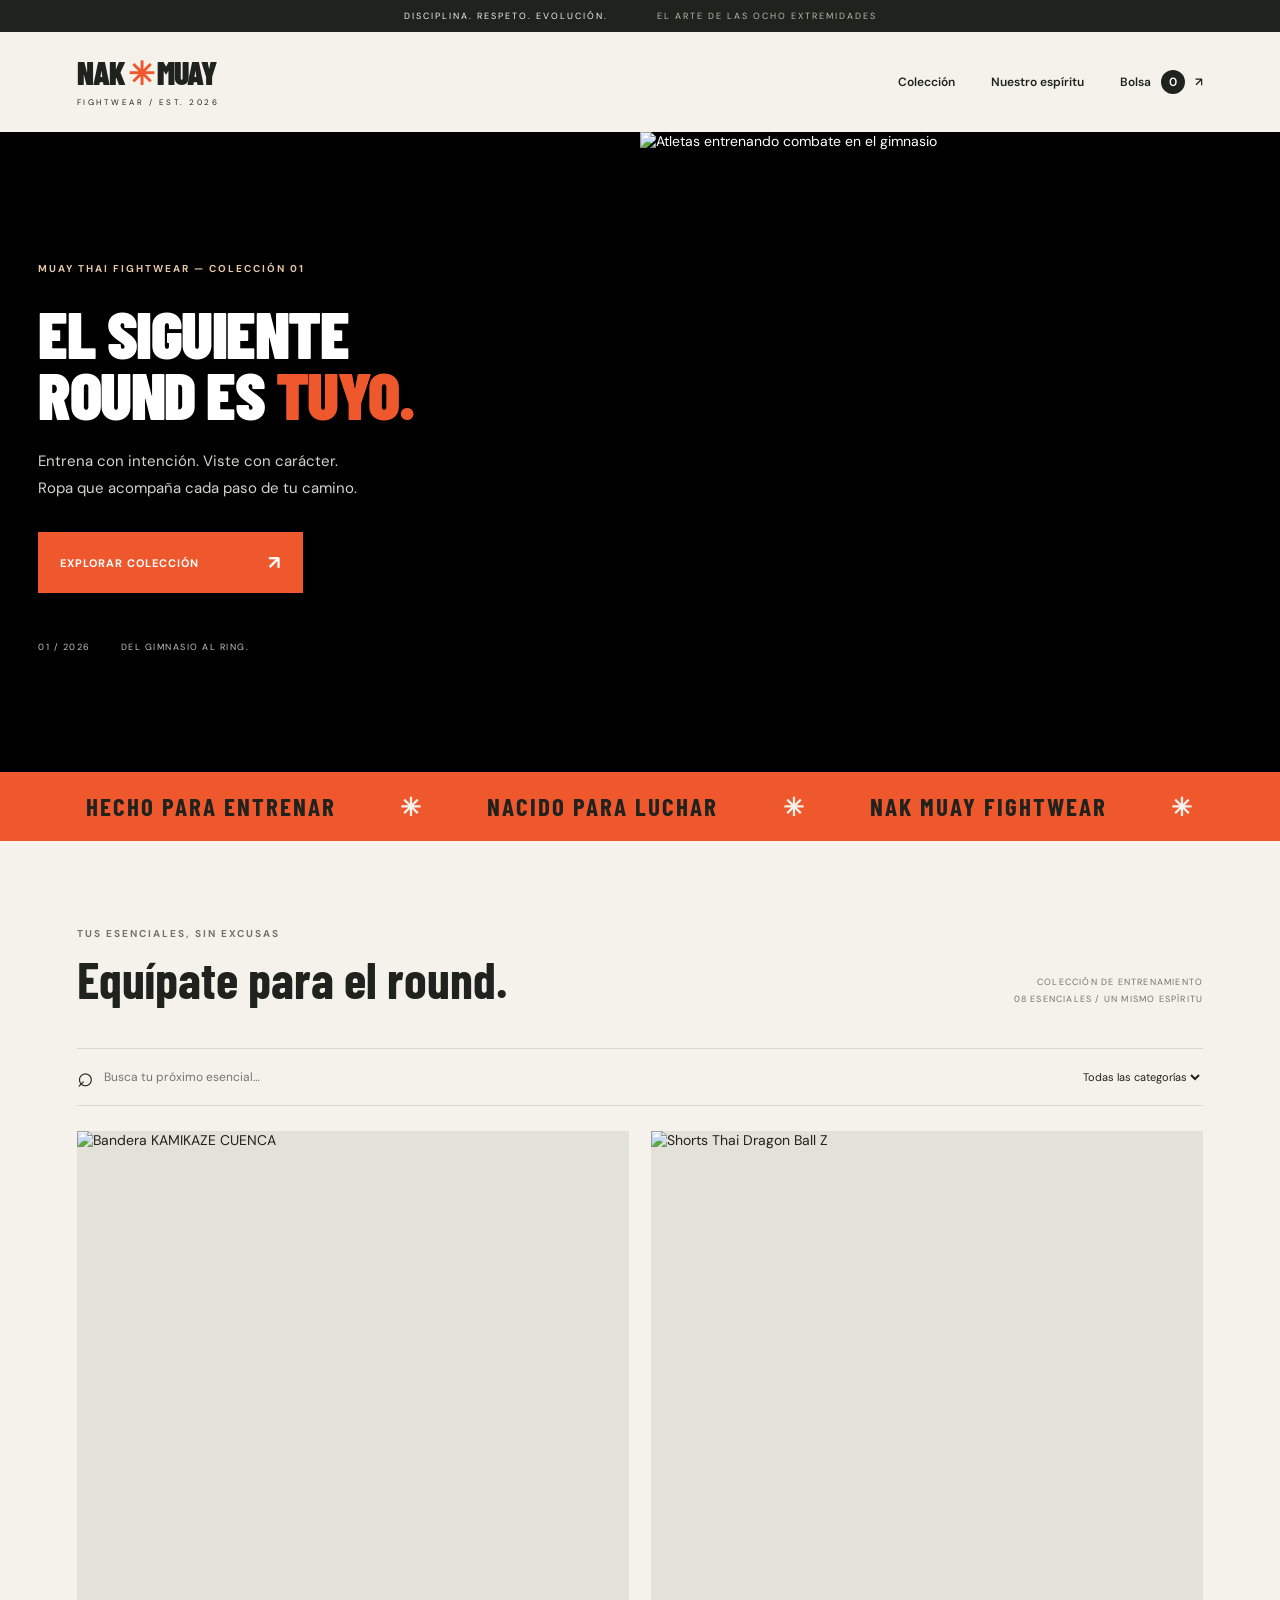
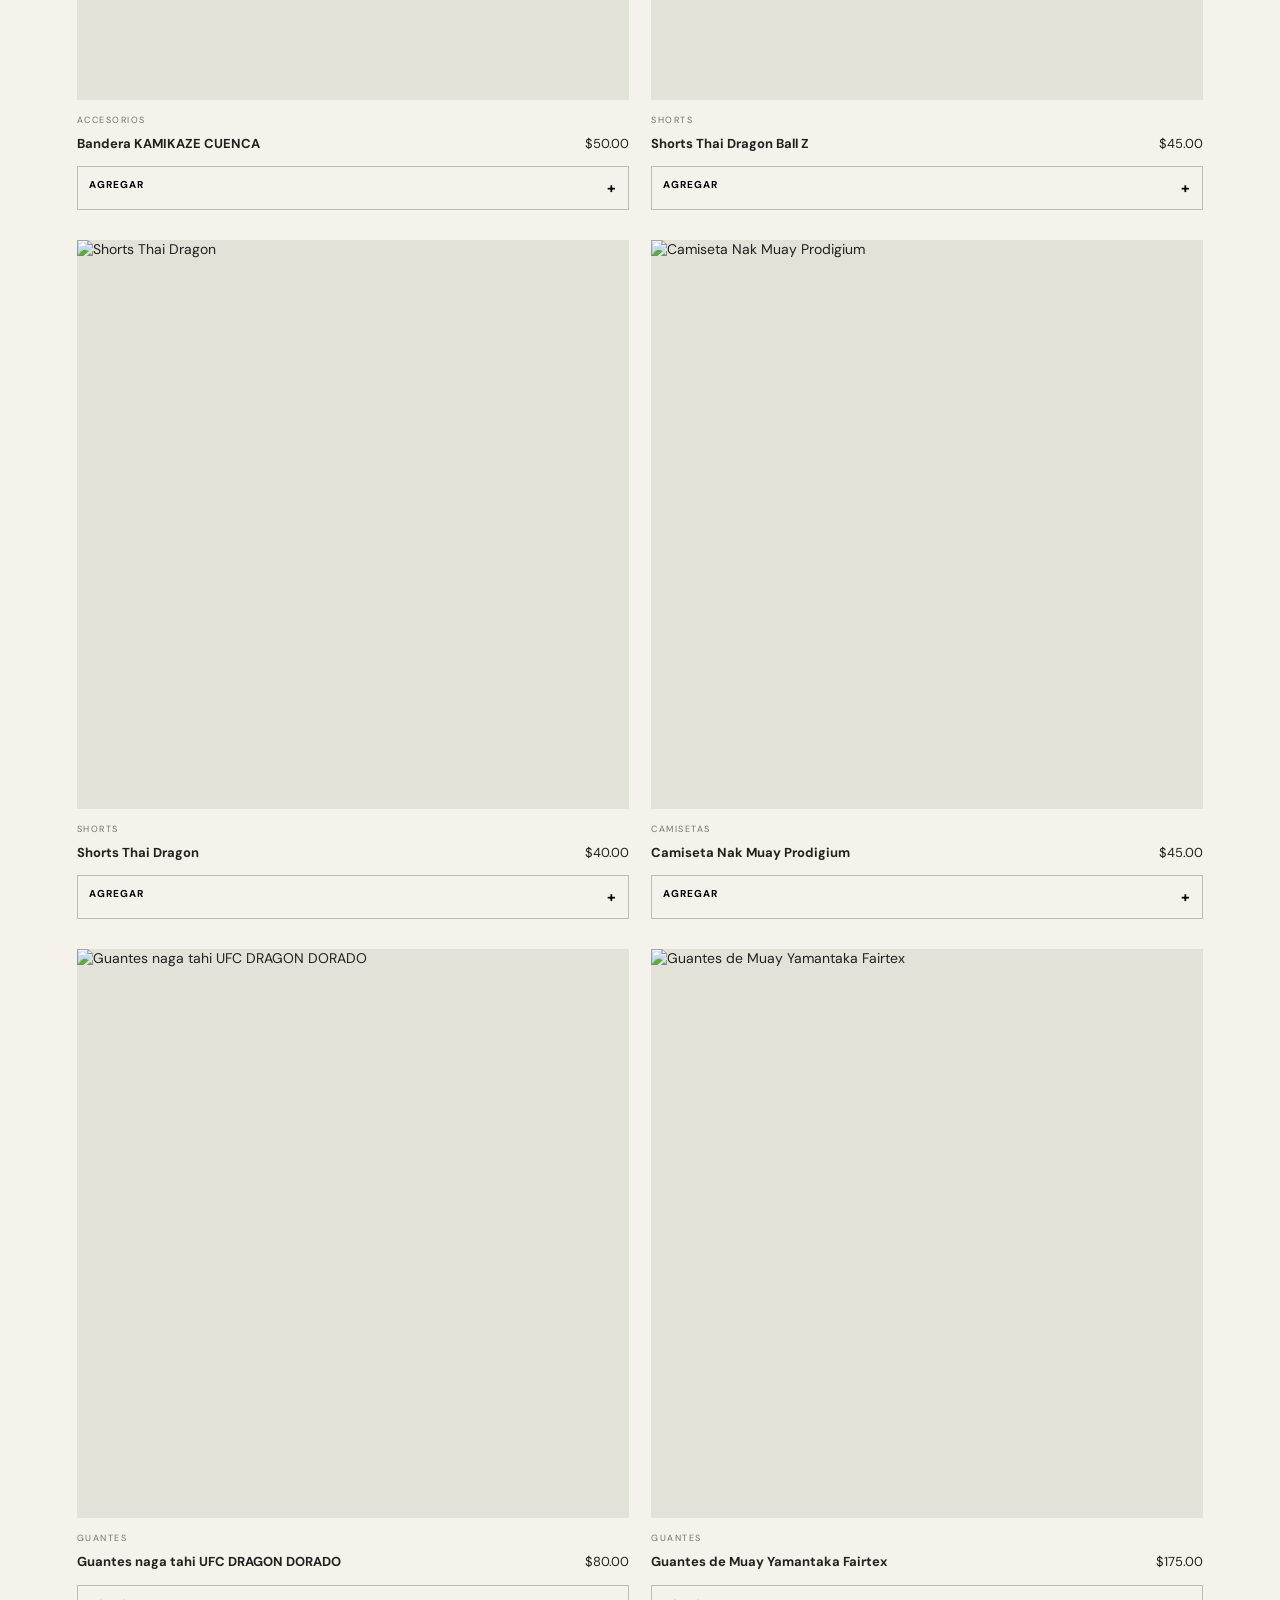
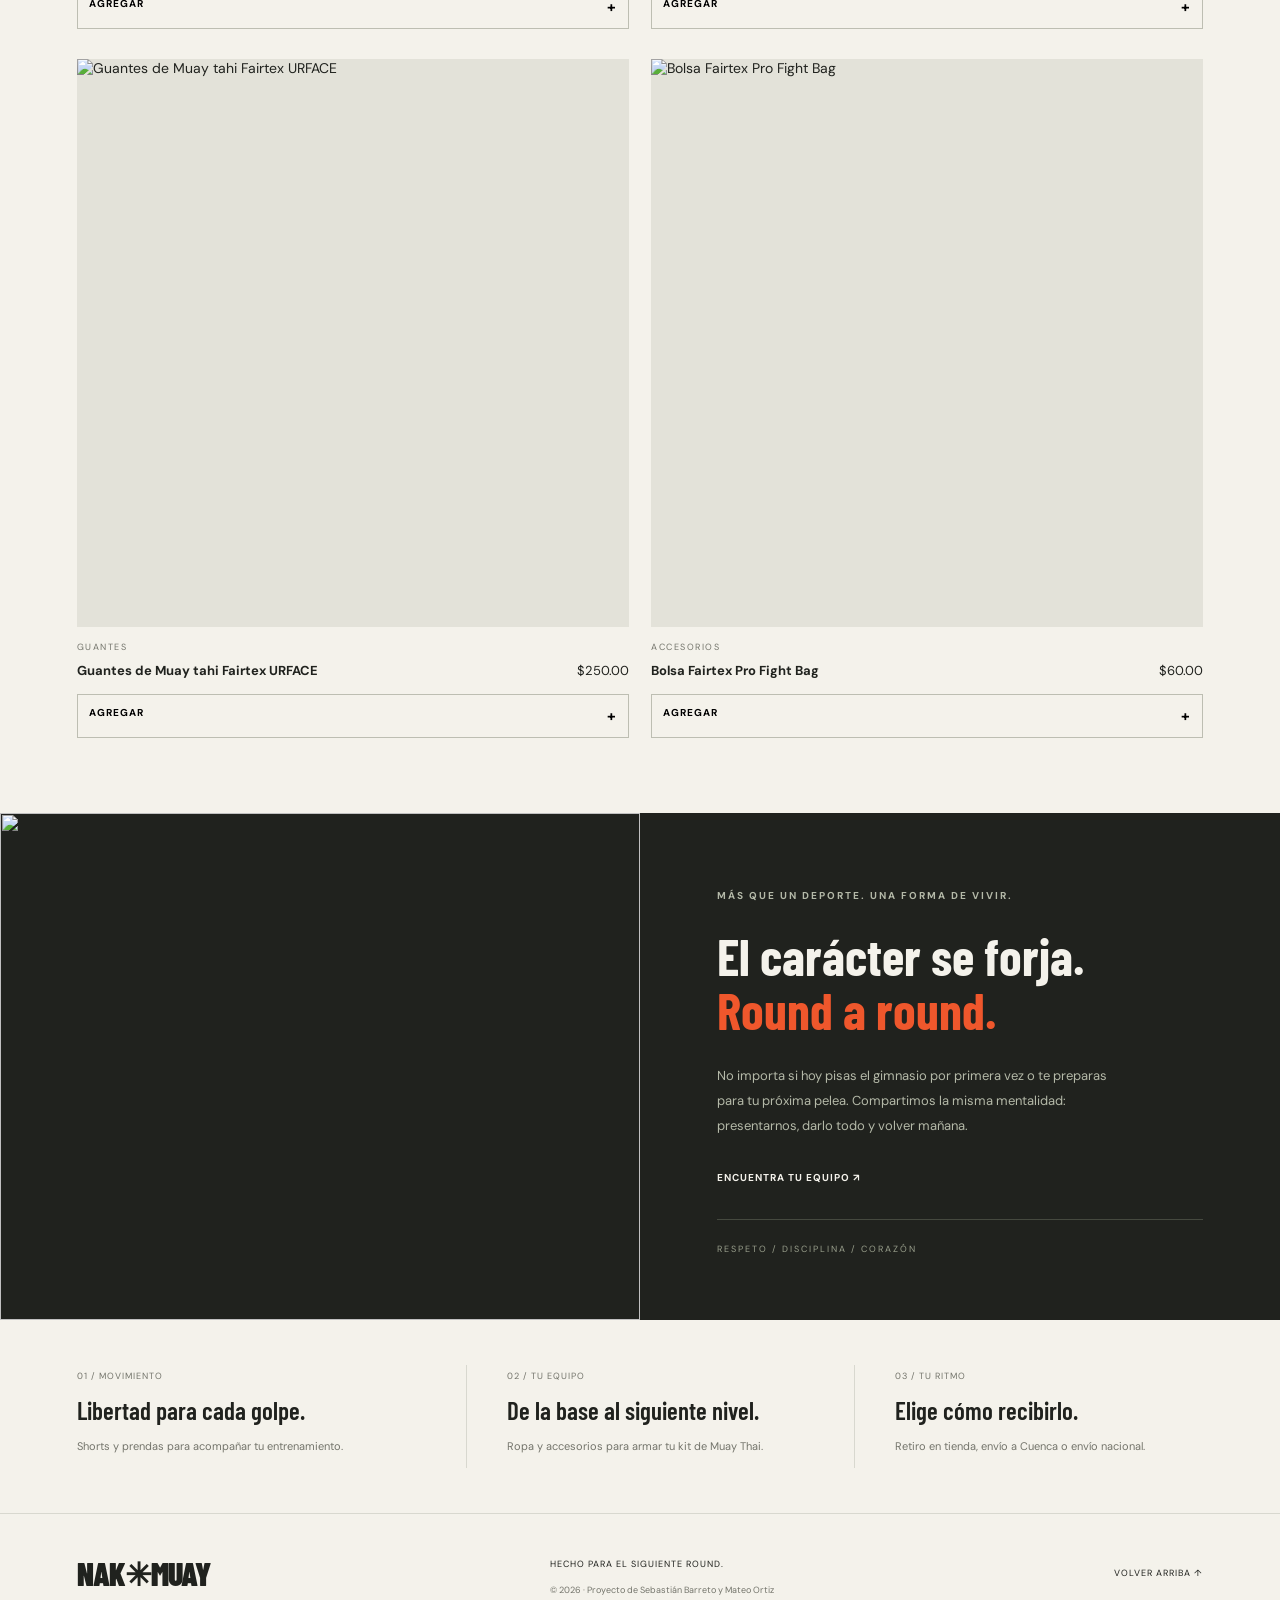
==== facturador sem_5_Sebastian_Barreto/index.html @ 6d5c9a71 "c2" ====
﻿<!DOCTYPE html>
<html lang="es">
  <head>
    <meta charset="UTF-8">
    <meta name="viewport" content="width=device-width, initial-scale=1.0">
    <meta name="description" content="Ropa y esenciales para entrenar Muay Thai. Equípate para el siguiente round.">
    <title>NAK MUAY — Fightwear</title>
    <link rel="stylesheet" href="css/styles.css">
    <script type="module" src="js/main.js"></script>
  </head>
  <body>
    <div class="announcement">DISCIPLINA. RESPETO. EVOLUCIÓN. <span>EL ARTE DE LAS OCHO EXTREMIDADES</span></div>
    <header>
      <a class="brand" href="#inicio">NAK<span>✳</span>MUAY<small>FIGHTWEAR / EST. 2026</small></a>
      <nav aria-label="Navegación principal">
        <a href="#coleccion">Colección</a>
        <a href="#filosofia">Nuestro espíritu</a>
        <a href="#carrito" id="abrirCarrito" aria-haspopup="dialog" aria-controls="carrito">Bolsa <span id="badge">0</span> ↗</a>
      </nav>
    </header>
    <main>
      <section class="hero" id="inicio">
        <img class="hero-image" src="https://encrypted-tbn0.gstatic.com/images?q=tbn:ANd9GcSed9QLtUrYIMJID-ii_PG-rI8Bu8aM3B6X0qb4Zkavqo3itlPo9kJBQvM&s=10" alt="Atletas entrenando combate en el gimnasio" fetchpriority="high">
        <div class="hero-copy">
          <p class="eyebrow">MUAY THAI FIGHTWEAR — COLECCIÓN 01</p>
          <h1>EL SIGUIENTE<br>ROUND ES <em>TUYO.</em></h1>
          <p>Entrena con intención. Viste con carácter.<br>Ropa que acompaña cada paso de tu camino.</p>
          <a class="button primary" href="#coleccion">EXPLORAR COLECCIÓN <span>↗</span></a>
          <div class="hero-note">01 / 2026 <span>DEL GIMNASIO AL RING.</span></div>
        </div>
        <span class="vertical">BUILT FOR THE FIGHT WITHIN</span>
      </section>
      <div class="ticker" aria-hidden="true">HECHO PARA ENTRENAR <span>✳</span> NACIDO PARA LUCHAR <span>✳</span> NAK MUAY FIGHTWEAR <span>✳</span></div>
      <section class="section" id="coleccion">
        <div class="section-heading">
          <div>
            <p class="eyebrow">TUS ESENCIALES, SIN EXCUSAS</p>
            <h2>Equípate para el round.</h2>
          </div>
          <p class="collection-note">COLECCIÓN DE ENTRENAMIENTO<br>08 ESENCIALES / UN MISMO ESPÍRITU</p>
        </div>
        <div class="shop-layout">
          <div>
            <div class="filters"><label for="buscar" class="search"><span aria-hidden="true">⌕</span><input id="buscar" type="search" placeholder="Busca tu próximo esencial…" aria-label="Buscar productos"></label><select id="categoria" aria-label="Filtrar por categoría"><option value="todas">Todas las categorías</option><option>Shorts</option><option>Camisetas</option><option>Accesorios</option><option>Guantes</option></select></div>
            <div id="catalogo" class="product-grid">
                <img data-producto="1" src="https://encrypted-tbn0.gstatic.com/images?q=tbn:ANd9GcTJp9UjqOh79-PeGvjjQRPbU3K-DCfEC30iqit8J-M55mDbsTi431NcQig&s=10">
              //Imagenes-1
              <img data-producto="2" src="https://prodigiumstore.com/cdn/shop/files/Mesadetrabajo1.png?v=1732814603">
              //Imagenes-2
              <img data-producto="3" src="https://prodigiumstore.com/cdn/shop/files/Mesadetrabajo2.png?v=1732814603">
              //Imagenes-3
              <img data-producto="4" src="https://prodigiumstore.com/cdn/shop/files/CamisetaBuakawPosterior_optimized.webp?v=1788251671&width=1445">
              //Imagenes-4
              <img data-producto="5" src="https://m.media-amazon.com/images/I/81wDYBSW4XL._AC_UF350,350_QL80_.jpg">
              //Imagenes-5
              <img data-producto="6" src="https://encrypted-tbn0.gstatic.com/images?q=tbn:ANd9GcSuUteNFqmgUSTv5gmYKzBl5NeIzafPVPbukzBpGePvqF7faSLQHtRUcd44&s=10">
              //Imagenes-6
              <img data-producto="7" src="https://encrypted-tbn0.gstatic.com/images?q=tbn:ANd9GcSRpAcIboPBYAFu2mdHfzN5oYre5mkJf2OMuJBWx4AnNDjE3ae5mGiySwk&s=10">
              //Imagenes-7
              <img data-producto="8" src="https://encrypted-tbn0.gstatic.com/images?q=tbn:ANd9GcQ-jk2-B4yQNJ2wRGxw7yXD96N8vPDofuihs8CCODd9-g&s=10">
            </div>
            <p id="sinResultados" hidden>No encontramos ese producto. Prueba otra búsqueda o categoría.</p>
          </div>
          <dialog id="carrito" class="cart-modal" aria-labelledby="cart-title">
            <div class="cart-heading">
              <h2 id="cart-title">Tu bolsa</h2>
              <button id="cerrarCarrito" class="cart-close" type="button" aria-label="Cerrar bolsa" autofocus>×</button>
            </div>
            <p class="muted">Tu próximo entrenamiento empieza aquí.</p>
            <p id="carritoVacio" class="empty">Tu bolsa está esperando su primer round.<br><a href="#coleccion">Encuentra tus esenciales ↓</a></p>
            <ul id="listaCarrito" aria-label="Productos en tu bolsa">
            </ul>
            <label class="shipping-label" for="envio">Entrega</label><select id="envio"><option value="retiro">Retiro en tienda · Gratis</option><option value="cuenca">Envío a Cuenca · $2.50</option><option value="nacional">Envío nacional · $6.00</option></select>
            <div id="resumen" aria-live="polite">
            </div>
            <button class="button primary" id="btnConfirmar" type="button">CONFIRMAR PEDIDO <span>↗</span></button><button id="btnVaciar" type="button">Vaciar bolsa</button>
            <p class="cart-footnote">5% de descuento desde 5 unidades.<br>10% desde 10 unidades.</p>
            <p class="muted">Compra de demostración: no se realizan cobros.</p>
            <p id="mensaje" role="status" hidden></p>
          </dialog>
        </div>
      </section>
      <section class="manifesto" id="filosofia">
        <img loading="lazy" src="https://encrypted-tbn0.gstatic.com/images?q=tbn:ANd9GcRKFrHFBZVAbro6Gp25AG970OkCEOjniFHzeMNjAnShMBnINdNY4_XNBfQc&s=10">
        <div>
          <p class="eyebrow">MÁS QUE UN DEPORTE. UNA FORMA DE VIVIR.</p>
          <h2>El carácter se forja.<br><em>Round a round.</em></h2>
          <p>No importa si hoy pisas el gimnasio por primera vez o te preparas para tu próxima pelea. Compartimos la misma mentalidad: presentarnos, darlo todo y volver mañana.</p>
          <a href="#coleccion">ENCUENTRA TU EQUIPO ↗</a><small>RESPETO / DISCIPLINA / CORAZÓN</small>
        </div>
      </section>
      <section class="values section">
        <article>
          <span>01 / MOVIMIENTO</span>
          <h3>Libertad para cada golpe.</h3>
          <p>Shorts y prendas para acompañar tu entrenamiento.</p>
        </article>
        <article>
          <span>02 / TU EQUIPO</span>
          <h3>De la base al siguiente nivel.</h3>
          <p>Ropa y accesorios para armar tu kit de Muay Thai.</p>
        </article>
        <article>
          <span>03 / TU RITMO</span>
          <h3>Elige cómo recibirlo.</h3>
          <p>Retiro en tienda, envío a Cuenca o envío nacional.</p>
        </article>
      </section>
    </main>
    <footer>
      <a class="brand" href="#inicio">NAK✳MUAY</a>
      <div>
        <p>HECHO PARA EL SIGUIENTE ROUND.</p>
        <small>© 2026 · Proyecto de Sebastián Barreto y Mateo Ortiz</small>
      </div>
      <a href="#inicio">VOLVER ARRIBA ↑</a>
    </footer>
  </body>
</html>
---- facturador sem_5_Sebastian_Barreto/css/styles.css ----
﻿@import url('https://fonts.googleapis.com/css2?family=Barlow+Condensed:wght@600;700;800;900&family=DM+Sans:wght@400;500;600;700&display=swap');
:root {
  --paper: #f4f2eb;
  --ink: #20221e;
  --muted: #73746b;
  --orange: #ef572c;
  --line: #d8d8cf;
  --display: 'Barlow Condensed','Arial Narrow',Impact,sans-serif;
}

* {
  box-sizing: border-box;
}

html {
  scroll-behavior: smooth;
  scroll-padding-top: 24px;
}

body {
  margin: 0;
  background: var(--paper);
  color: var(--ink);
  font: 14px 'DM Sans',Arial,sans-serif;
}

a {
  color: inherit;
  text-decoration: none;
}

button,input,select {
  font: inherit;
}

button {
  cursor: pointer;
}

img {
  display: block;
  width: 100%;
  object-fit: cover;
}

[hidden] {
  display: none!important;
}

:focus-visible {
  outline: 3px solid var(--orange);
  outline-offset: 4px;
}

.announcement {
  background: var(--ink);
  color: var(--paper);
  text-align: center;
  padding: 10px 20px;
  font-size: 9px;
  letter-spacing: 2px;
}

.announcement span {
  margin-left: 45px;
  color: #b8b9ad;
}

header {
  min-height: 100px;
  display: flex;
  justify-content: space-between;
  align-items: center;
  padding: 18px 6%;
  gap: 24px;
}

.brand {
  font: 900 32px/.95 var(--display);
  letter-spacing: -1px;
}

.brand>span {
  color: var(--orange);
  margin: 0 3px;
}

.brand small {
  display: block;
  font: 8px 'DM Sans',sans-serif;
  letter-spacing: 2.5px;
  margin-top: 9px;
}

nav {
  display: flex;
  gap: 36px;
  align-items: center;
  font-size: 12px;
  font-weight: 600;
}

nav a:hover {
  color: var(--orange);
}

#badge {
  display: inline-grid;
  place-items: center;
  background: var(--ink);
  color: white;
  min-width: 24px;
  height: 24px;
  border-radius: 50%;
  margin: 0 7px;
}

.hero {
  min-height: 610px;
  position: relative;
  isolation: isolate;
  overflow: hidden;
  background: #000;
  color: white;
  display: grid;
  grid-template-columns: 1fr 1fr;
  align-items: center;
}

.hero-image {
  position: relative;
  order: 2;
  width: 100%;
  height: auto;
  aspect-ratio: 1;
  object-fit: contain;
  object-position: center;
  background: #000;
}

.hero:after {
  content: none;
  position: absolute;
  inset: 0;
  background: linear-gradient(90deg,#0c110dea,#0c110d80 48%,#0c110d20);
  z-index: -1;
}

.hero-copy {
  order: 1;
  min-width: 0;
  padding: 65px 6%;
  width: 100%;
}

.eyebrow {
  font-size: 10px;
  font-weight: 700;
  letter-spacing: 2px;
  line-height: 1.6;
}

.hero .eyebrow {
  color: #e6c7a9;
}

.hero h1 {
  font: 900 clamp(48px,5.2vw,82px)/.91 var(--display);
  letter-spacing: -1.5px;
  margin: 25px 0;
}

em {
  font-style: normal;
  color: var(--orange);
}

.hero-copy>p:not(.eyebrow) {
  font-size: 15px;
  line-height: 1.8;
  color: #d3d6cd;
}

.button {
  display: flex;
  justify-content: space-between;
  align-items: center;
  gap: 25px;
  border: 0;
  padding: 18px 22px;
  font-size: 11px;
  font-weight: 700;
  letter-spacing: 1px;
  min-height: 50px;
}

.primary {
  background: var(--orange);
  color: #fff;
}

.primary:hover:not(:disabled) {
  background: #d5441e;
}

.hero .button {
  width: 265px;
  margin-top: 30px;
}

.button span {
  font-size: 19px;
}

.hero-note {
  display: flex;
  gap: 30px;
  margin-top: 48px;
  font-size: 9px;
  letter-spacing: 1.5px;
  color: #c2c6bb;
}

.vertical {
  position: absolute;
  right: 28px;
  writing-mode: vertical-rl;
  font-size: 9px;
  letter-spacing: 4px;
}

.ticker {
  background: var(--orange);
  padding: 19px 5%;
  display: flex;
  justify-content: space-around;
  gap: 20px;
  font: 700 clamp(16px,2vw,25px) var(--display);
  letter-spacing: 2px;
  white-space: nowrap;
  overflow: hidden;
}

.ticker span {
  color: var(--paper);
}

.section {
  padding: 75px 6%;
}

.section-heading {
  display: flex;
  align-items: end;
  justify-content: space-between;
  margin-bottom: 32px;
  gap: 20px;
}

.section-heading .eyebrow {
  color: var(--muted);
}

h2 {
  font: 700 clamp(35px,4vw,52px)/1.05 var(--display);
  margin: 10px 0;
}

.collection-note {
  font-size: 9px;
  letter-spacing: 1.2px;
  line-height: 1.8;
  color: var(--muted);
  text-align: right;
}

.shop-layout {
  display: grid;
  grid-template-columns: minmax(0,1fr) 320px;
  gap: 32px;
  align-items: start;
}

.filters {
  display: flex;
  border-block: 1px solid var(--line);
  margin-bottom: 25px;
  min-height: 58px;
  gap: 15px;
  align-items: center;
}

.search {
  display: flex;
  align-items: center;
  flex: 1;
  gap: 10px;
  min-width: 0;
}

.search>span {
  font-size: 28px;
}

input,select {
  border: 0;
  background: transparent;
  color: var(--ink);
  padding: 12px 0;
  max-width: 100%;
  min-width: 0;
}

input {
  width: 100%;
  font-size: 12px;
}

select {
  font-size: 11px;
  cursor: pointer;
}

.product-grid {
  display: grid;
  grid-template-columns: repeat(2,minmax(0,1fr));
  gap: 30px 22px;
}

.producto {
  display: grid;
  grid-template-columns: 1fr auto;
  gap: 8px;
  position: relative;
}

.product-photo {
  grid-column: 1/-1;
  aspect-ratio: 1/1.03;
  background: #e3e2d9;
  overflow: hidden;
  margin-bottom: 6px;
}

.product-photo img {
  height: 100%;
  transition: transform .35s;
}

.producto:hover img {
  transform: scale(1.05);
}

.producto .categoria {
  grid-column: 1/-1;
  font-size: 9px;
  letter-spacing: 1.5px;
  text-transform: uppercase;
  color: var(--muted);
}

.nombre {
  font-weight: 700;
  font-size: 13px;
  line-height: 1.5;
}

.precio {
  font-size: 13px;
  line-height: 1.5;
}

.producto>button {
  grid-column: 1/-1;
  background: transparent;
  border: 1px solid #bdbeb2;
  padding: 11px;
  margin-top: 5px;
  text-align: left;
  font-size: 10px;
  font-weight: 700;
  text-transform: uppercase;
  letter-spacing: 1px;
}

.producto>button:after {
  content: '+';
  float: right;
  font-size: 15px;
}

.producto>button:hover,.en-carrito>button {
  background: var(--ink);
  border-color: var(--ink);
  color: white;
}

.cart-modal {
  padding: 25px;
  background: #eaeae2;
  color: var(--ink);
  width: min(520px, calc(100% - 28px));
  max-height: calc(100dvh - 40px);
  margin: auto;
  border: 0;
  border-top: 3px solid var(--orange);
  border-radius: 12px;
  box-shadow: 0 24px 90px #0006;
  overflow-y: auto;
  overscroll-behavior: contain;
}

.cart-modal::backdrop {
  background: #000b;
  backdrop-filter: blur(5px);
}

body.cart-open {
  overflow: hidden;
}

.cart-close {
  display: grid;
  place-items: center;
  width: 40px;
  height: 40px;
  border: 1px solid var(--line);
  border-radius: 50%;
  background: transparent;
  color: var(--ink);
  font-size: 28px;
  cursor: pointer;
}

.cart-close:hover {
  background: var(--ink);
  color: white;
}

.cart-close:focus-visible {
  outline: 3px solid var(--orange);
  outline-offset: 3px;
}

.cart-heading {
  display: flex;
  justify-content: space-between;
  align-items: center;
}

.cart-heading h2 {
  font-size: 31px;
  margin: 0;
}

.cart-heading>span {
  font-size: 25px;
}

.muted {
  font-size: 10px;
  color: var(--muted);
  line-height: 1.7;
}

.empty {
  border-block: 1px solid var(--line);
  padding: 25px 0;
  font-size: 12px;
  line-height: 1.8;
  color: var(--muted);
}

.empty a {
  display: inline-block;
  margin-top: 10px;
  text-decoration: underline;
  color: var(--ink);
}

#listaCarrito {
  list-style: none;
  padding: 0;
  margin: 0;
}

.item {
  padding: 17px 0;
  border-top: 1px solid var(--line);
  display: grid;
  grid-template-columns: 1fr auto;
  gap: 12px;
}

.detalle {
  grid-column: 1/-1;
}

.detalle strong {
  display: block;
  font-size: 12px;
}

.detalle small {
  display: block;
  font-size: 10px;
  color: var(--muted);
  margin-top: 6px;
}

.cantidad {
  display: flex;
  align-items: center;
  border: 1px solid #cccdc3;
  gap: 13px;
  font-size: 11px;
}

.cantidad button {
  background: none;
  border: 0;
  width: 28px;
  height: 28px;
}

.quitar {
  background: transparent;
  border: 0;
  font-size: 12px;
  color: var(--muted);
}

.shipping-label {
  display: block;
  font-weight: 600;
  font-size: 11px;
  margin: 24px 0 5px;
}

#envio {
  background: var(--paper);
  border: 1px solid var(--line);
  padding: 12px;
  width: 100%;
}

#resumen {
  margin: 20px 0;
}

.linea {
  display: flex;
  justify-content: space-between;
  font-size: 11px;
  gap: 12px;
  margin: 13px 0;
  color: #66695f;
}

.linea.total {
  font-size: 18px;
  font-weight: 700;
  color: var(--ink);
  border-top: 1px solid #cccdc3;
  padding-top: 18px;
  margin-top: 18px;
}

.descuento {
  color: #4c7049;
}

#btnConfirmar {
  width: 100%;
  font-size: 10px;
  padding-inline: 16px;
}

button:disabled {
  opacity: .45;
  cursor: not-allowed;
}

#btnVaciar {
  border: 0;
  background: none;
  text-decoration: underline;
  width: 100%;
  font-size: 10px;
  padding: 15px;
}

.cart-footnote {
  font-size: 10px;
  line-height: 1.8;
  color: var(--muted);
  border-top: 1px solid var(--line);
  padding-top: 15px;
}

#mensaje {
  padding: 20px;
  border: 1px solid #a5b79a;
  background: #e0e8d9;
  line-height: 1.7;
}

.manifesto {
  display: grid;
  grid-template-columns: 1fr 1fr;
  background: var(--ink);
  color: var(--paper);
}

.manifesto>img {
  height: 100%;
  max-height: 520px;
  min-height: 430px;
  
}

.manifesto>div {
  padding: 65px 12%;
  display: flex;
  flex-direction: column;
  justify-content: center;
}

.manifesto .eyebrow {
  color: #b4b9a8;
}

.manifesto h2 {
  font-size: clamp(38px,4vw,58px);
  margin: 15px 0;
}

.manifesto p:not(.eyebrow) {
  color: #b4b9a8;
  font-size: 13px;
  line-height: 1.9;
  max-width: 400px;
}

.manifesto a {
  font-size: 10px;
  font-weight: 700;
  letter-spacing: 1px;
  margin-top: 20px;
}

.manifesto small {
  font-size: 9px;
  letter-spacing: 2px;
  border-top: 1px solid #45493f;
  padding-top: 23px;
  margin-top: 35px;
  color: #999f8c;
}

.values {
  display: grid;
  grid-template-columns: repeat(3,1fr);
  gap: 40px;
  padding-block: 45px;
}

.values article+article {
  border-left: 1px solid var(--line);
  padding-left: 40px;
}

.values span {
  font-size: 9px;
  letter-spacing: 1px;
  color: var(--muted);
}

.values h3 {
  font: 600 25px var(--display);
  margin: 12px 0;
}

.values p {
  font-size: 11px;
  color: var(--muted);
  line-height: 1.8;
}

footer {
  border-top: 1px solid var(--line);
  padding: 35px 6%;
  display: flex;
  justify-content: space-between;
  gap: 25px;
  align-items: center;
}

footer p,footer>a:last-child {
  font-size: 9px;
  letter-spacing: 1px;
}

footer small {
  font-size: 9px;
  color: var(--muted);
}

.pulso {
  animation: pulse .3s;
}

@keyframes pulse {
  50% {
    transform: scale(1.25);
  }
}

@media(max-width:1000px) {
  .shop-layout {
    grid-template-columns: 1fr 285px;
    gap: 22px;
  }
  .section {
    padding-inline: 4%;
  }
  aside {
    padding: 20px;
  }
  nav {
    gap: 20px;
  }
  .manifesto>div {
    padding: 40px 8%;
  }
  .collection-note {
    display: none;
  }
}

@media(max-width:760px) {
  .announcement {
    font-size: 8px;
    letter-spacing: 1px;
  }
  .announcement span {
    display: none;
  }
  header {
    min-height: 85px;
    padding-inline: 5%;
  }
  .brand {
    font-size: 26px;
  }
  .brand small {
    font-size: 6px;
  }
  nav {
    gap: 15px;
    font-size: 10px;
  }
  nav>a:nth-child(2) {
    display: none;
  }
  .hero {
    min-height: 550px;
    grid-template-columns: 1fr;
  }
  .hero-image {
    order: 0;
    max-width: 500px;
    justify-self: center;
  }
  .hero-copy {
    padding: 55px 6%;
  }
  .hero h1 {
    font-size: clamp(58px,12vw,85px);
  }
  .vertical {
    display: none;
  }
  .ticker {
    justify-content: flex-start;
    font-size: 19px;
    padding: 16px 5%;
  }
  .section {
    padding: 48px 5%;
  }
  .shop-layout {
    grid-template-columns: 1fr;
  }
  aside {
    position: static;
    margin-top: 20px;
    padding: 25px;
  }
  .product-grid {
    gap: 25px 15px;
  }
  .manifesto {
    grid-template-columns: 1fr;
  }
  .manifesto>img {
    min-height: 0;
    height: 300px;
  }
  .manifesto>div {
    padding: 40px 6%;
  }
  .values {
    grid-template-columns: 1fr;
    gap: 22px;
  }
  .values article+article {
    padding: 22px 0 0;
    border-left: 0;
    border-top: 1px solid var(--line);
  }
  footer {
    flex-wrap: wrap;
    padding: 28px 5%;
  }
  footer div {
    order: 3;
    width: 100%;
  }
  .filters {
    gap: 8px;
  }
  input {
    font-size: 11px;
  }
  #categoria {
    max-width: 135px;
    font-size: 10px;
  }
  .nombre,.precio {
    font-size: 12px;
  }
}

@media(prefers-reduced-motion:reduce) {
  html {
    scroll-behavior: auto;
  }
  *,*:before,*:after {
    animation: none!important;
    transition: none!important;
  }
}

/* El catalogo ocupa el espacio del antiguo carrito lateral. */
.shop-layout {
  grid-template-columns: minmax(0, 1fr);
}
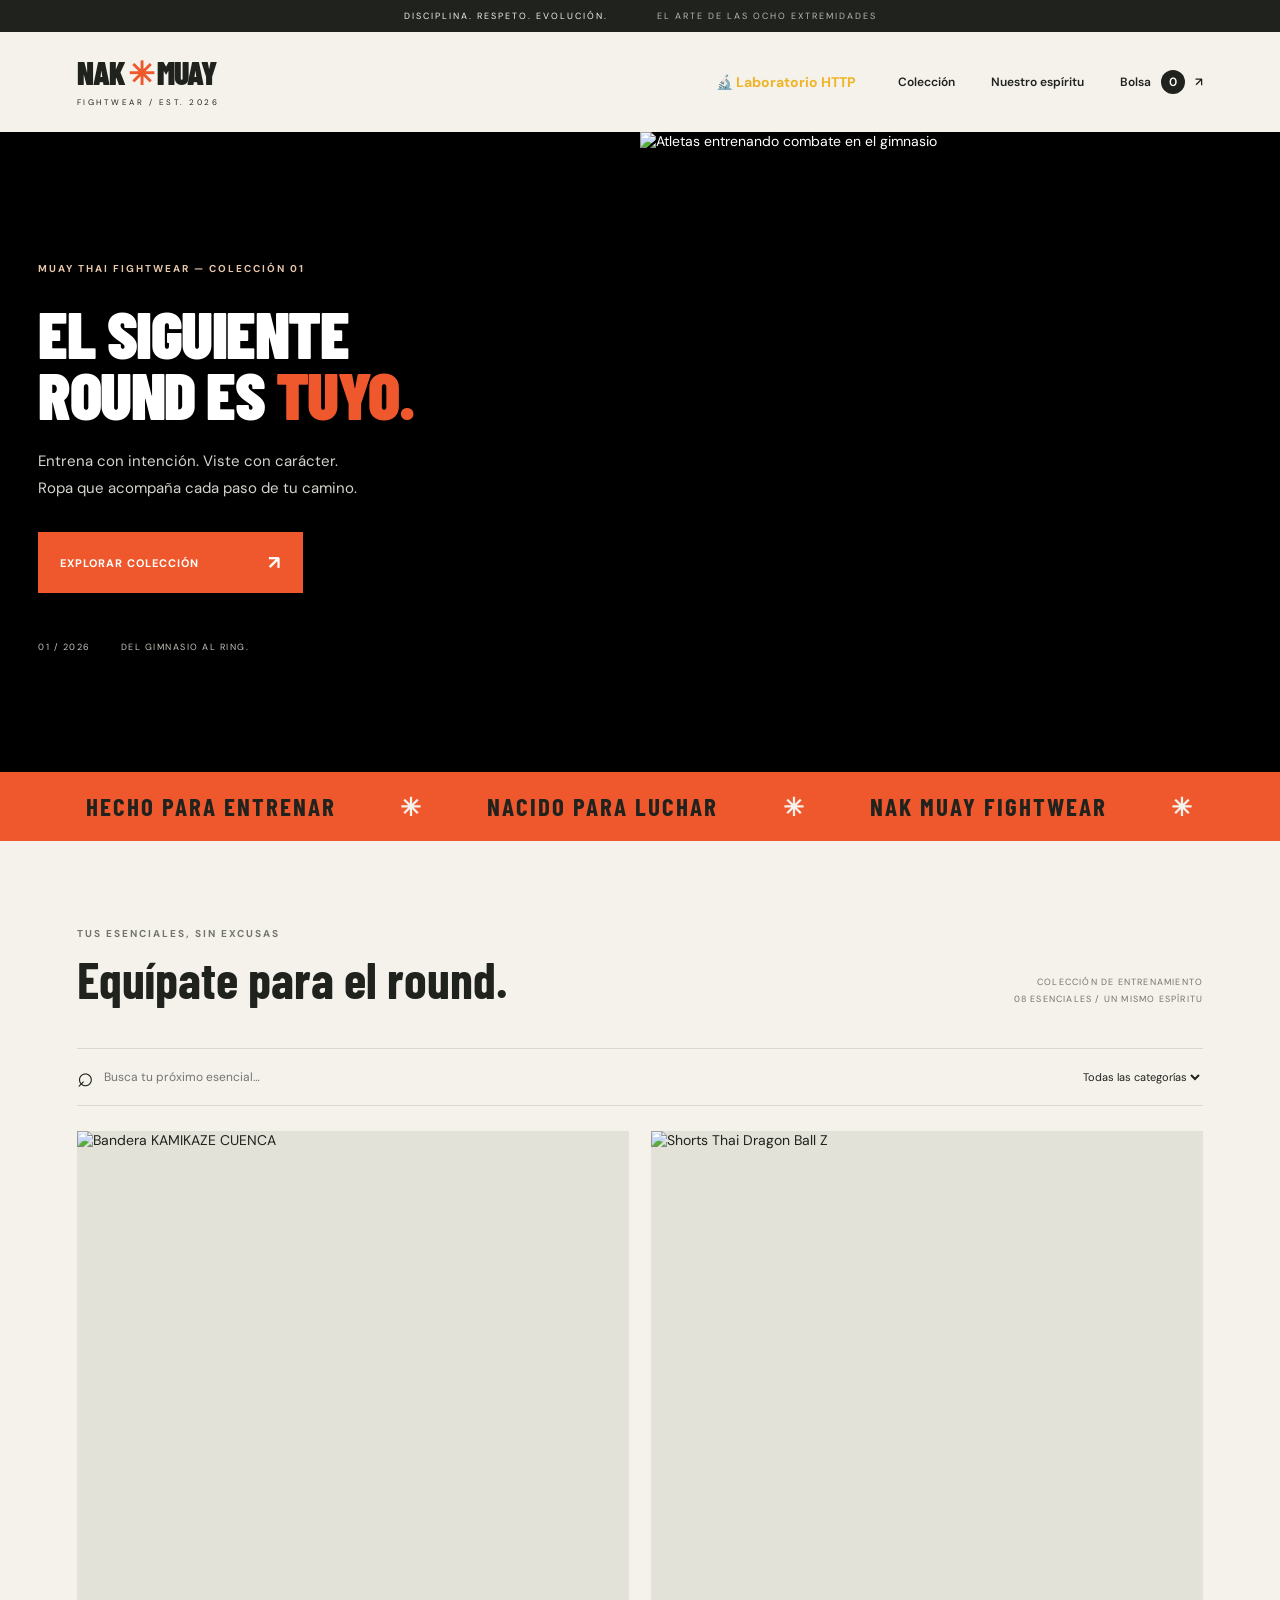
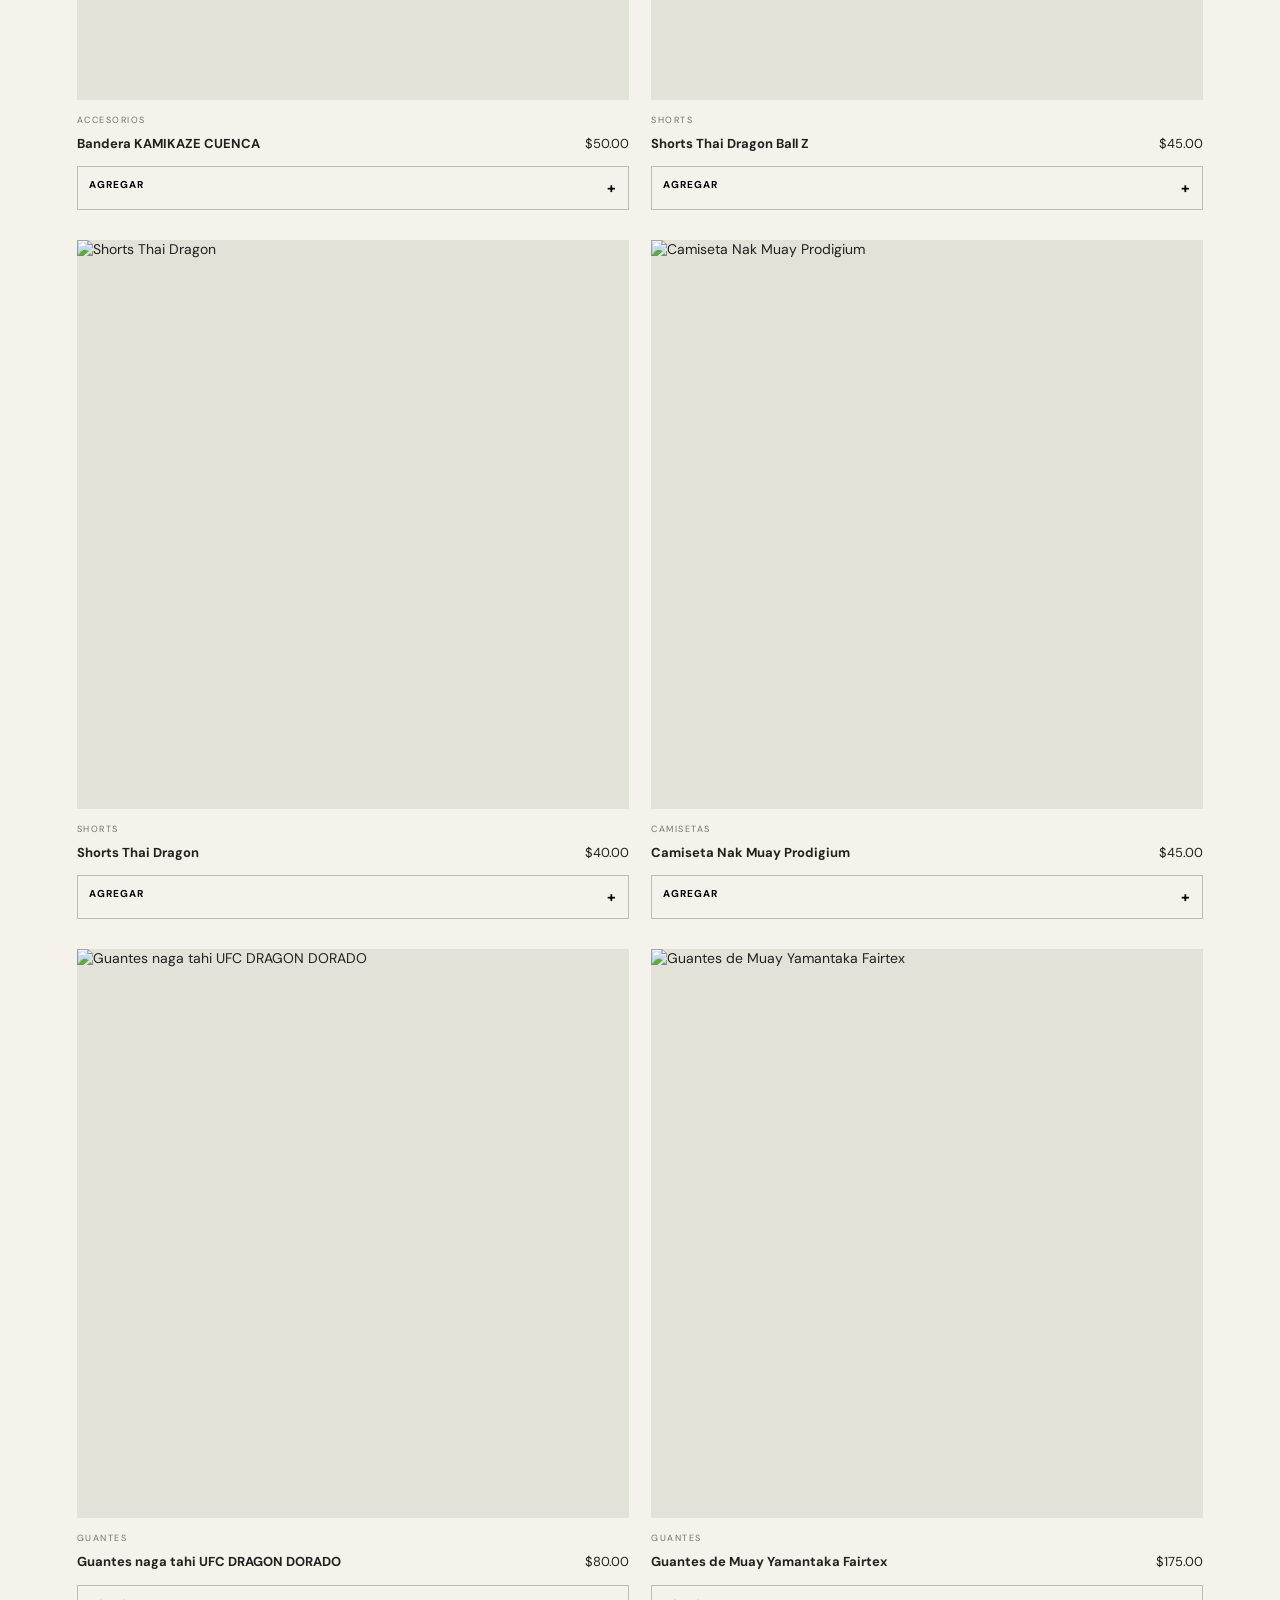
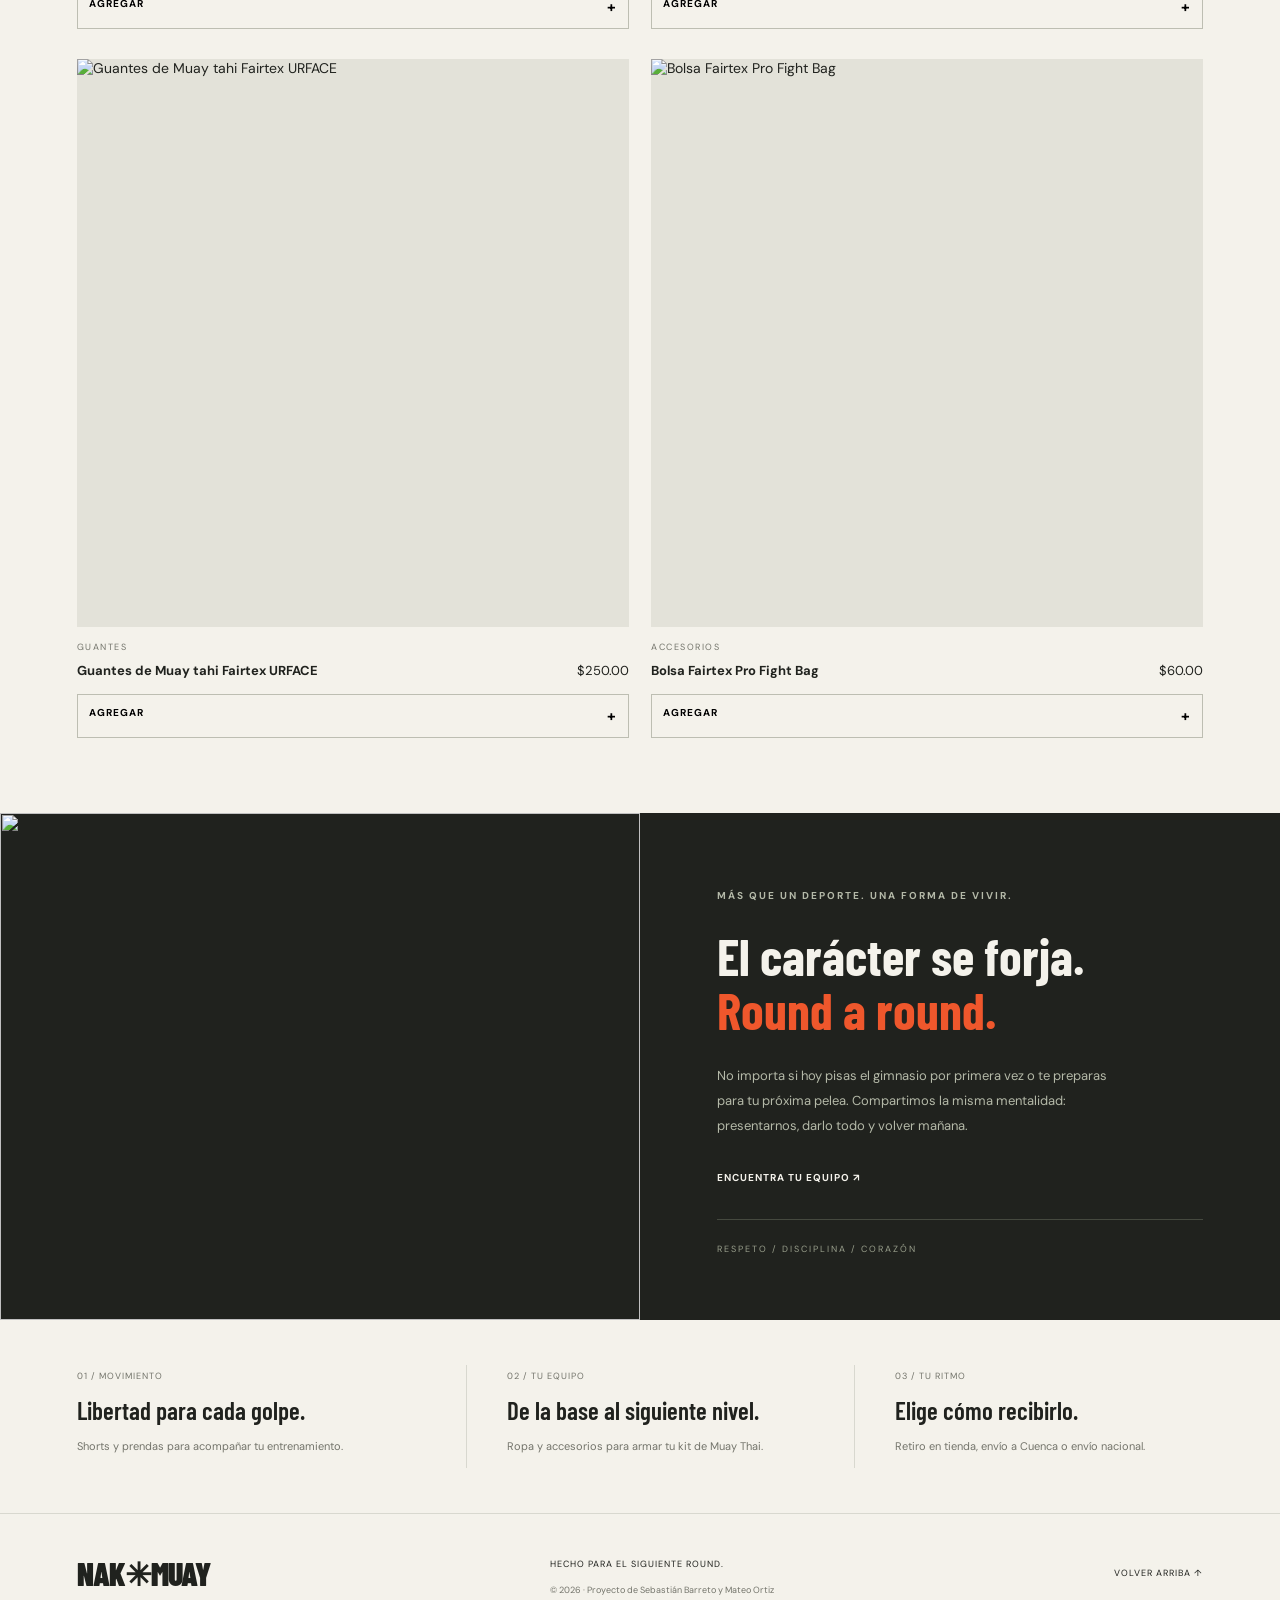
==== commit a26afdca: "semana_&" ====
--- a/facturador sem_5_Sebastian_Barreto/index.html
+++ b/facturador sem_5_Sebastian_Barreto/index.html
@@ -7,17 +7,21 @@
     <title>NAK MUAY — Fightwear</title>
     <link rel="stylesheet" href="css/styles.css">
     <script type="module" src="js/main.js"></script>
+    <link rel="icon" type="image/png" href="./favicon.png">
   </head>
   <body>
     <div class="announcement">DISCIPLINA. RESPETO. EVOLUCIÓN. <span>EL ARTE DE LAS OCHO EXTREMIDADES</span></div>
-    <header>
-      <a class="brand" href="#inicio">NAK<span>✳</span>MUAY<small>FIGHTWEAR / EST. 2026</small></a>
-      <nav aria-label="Navegación principal">
-        <a href="#coleccion">Colección</a>
-        <a href="#filosofia">Nuestro espíritu</a>
-        <a href="#carrito" id="abrirCarrito" aria-haspopup="dialog" aria-controls="carrito">Bolsa <span id="badge">0</span> ↗</a>
-      </nav>
-    </header>
+  <header>
+  <a class="brand" href="#inicio">NAK<span>✳</span>MUAY<small>FIGHTWEAR / EST. 2026</small></a>
+
+  <a href="lab-http.html" class="enlace-lab">🔬 Laboratorio HTTP</a>
+
+  <nav aria-label="Navegación principal">
+    <a href="#coleccion">Colección</a>
+    <a href="#filosofia">Nuestro espíritu</a>
+    <a href="#carrito" id="abrirCarrito" aria-haspopup="dialog" aria-controls="carrito">Bolsa <span id="badge">0</span> ↗</a>
+  </nav>
+</header>
     <main>
       <section class="hero" id="inicio">
         <img class="hero-image" src="https://encrypted-tbn0.gstatic.com/images?q=tbn:ANd9GcSed9QLtUrYIMJID-ii_PG-rI8Bu8aM3B6X0qb4Zkavqo3itlPo9kJBQvM&s=10" alt="Atletas entrenando combate en el gimnasio" fetchpriority="high">
--- a/facturador sem_5_Sebastian_Barreto/css/styles.css
+++ b/facturador sem_5_Sebastian_Barreto/css/styles.css
@@ -857,3 +857,14 @@
   grid-template-columns: minmax(0, 1fr);
 }
 
+.enlace-lab {
+  margin-left: auto;
+  margin-right: 18px;
+  color: #f0b429;
+  font-weight: bold;
+  text-decoration: none;
+}
+
+.enlace-lab:hover {
+  text-decoration: underline;
+}
